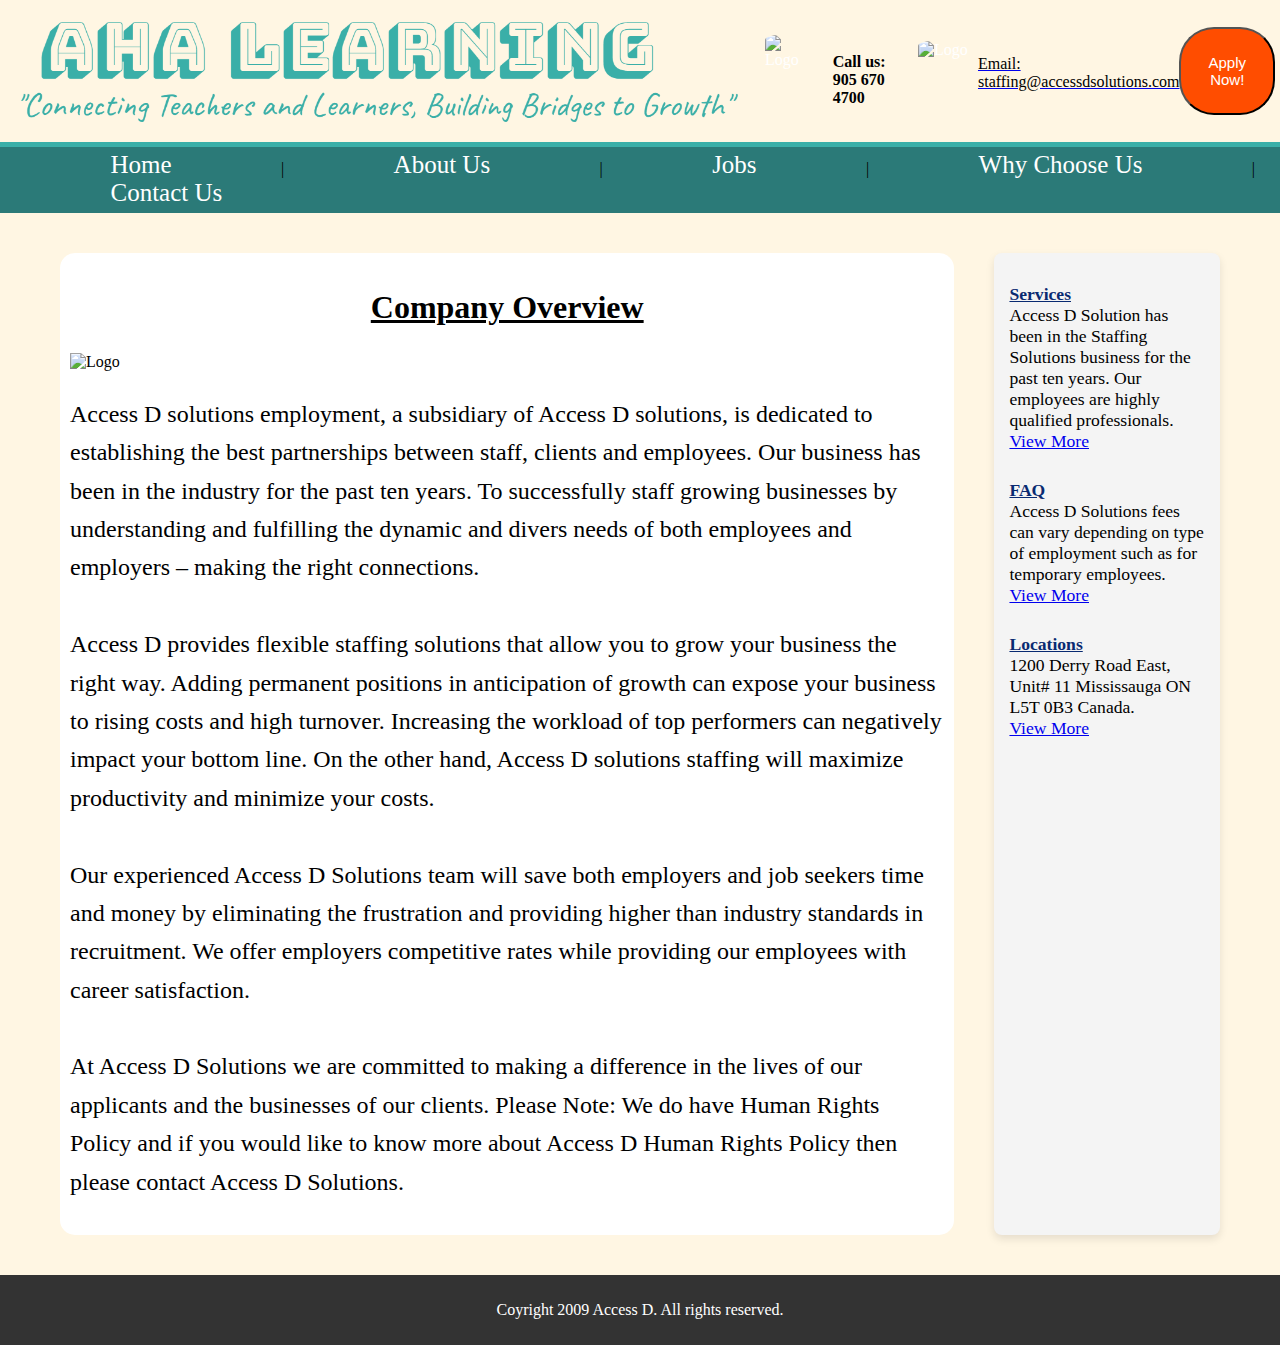
==== about.html @ c403aec5 "Add files via upload" ====
<!DOCTYPE html>
<link rel="stylesheet" href="styles.css">
<html lang="en">
<head>
    <meta charset="UTF-8">
    <meta name="viewport" content="width=device-width, initial-scale=1.0">
    <title>AccessPeoplesConnections || About Us</title>
</head>
<body>
    <header>
        <div class="header-content">
            <div class="header-left">
                <a href="index.html"><img src="banlogo.png" alt="Logo" class="team-banner" style="width:750px; height:auto;"></a>       
            </div>

            <div class="header-right">
                <img src="phone-head.png" alt="Logo" class="team-img" style="width:60px; height:70px;">
                <p class = "header-icons-text"><br>Call us:<br>905 670 4700</p>
            </div>

            <div class="header-right">
                <img src="email.png" alt="Logo" class="team-img" style="width:50px; height:60px;">                
                <form>
                        <a href="mailto:staffing@accessdsolutions.com"> <br> <p class="forms"> Email: <br>staffing@accessdsolutions.com</p></a>
                </form>
            </div>
            
            <div class="form-button-container">
                <a href="applynow.html">
                    <button class="form-button">Apply Now!</button>
                </a>
            </div>
        </div>
    </header>

    <nav>
        <a href="index.html">Home</a> |
        <a href="about.html">About Us</a> |
        <a href="jobs.html">Jobs</a> |
        <a href="projects.html">Why Choose Us</a> |
        <a href="contact.html">Contact Us</a>
    </nav>
    
    <div class="container"> <!-- New container div added -->    
        <section id="nsbox">
            <h2 id="nsbox-h2"><u>Company Overview</u></h2>
            <img src="About-Us-Banner.png" alt="Logo" class="about-contant" style="width:900px; height:200px;">
            <p>Access D solutions employment, a subsidiary of Access D solutions, is dedicated to establishing the best partnerships between staff, clients and employees. Our business has been in the industry for the past ten years. To successfully staff growing businesses by understanding and fulfilling the dynamic and divers needs of both employees and employers – making the right connections.
                <br>
                <br>
                Access D provides flexible staffing solutions that allow you to grow your business the right way. Adding permanent positions in anticipation of growth can expose your business to rising costs and high turnover. Increasing the workload of top performers can negatively impact your bottom line. On the other hand, Access D solutions staffing will maximize productivity and minimize your costs.
                <br> 
                <br> 
                Our experienced Access D Solutions team will save both employers and job seekers time and money by eliminating the frustration and providing higher than industry standards in recruitment. We offer employers competitive rates while providing our employees with career satisfaction.
                <br> 
                <br>
                At Access D Solutions we are committed to making a difference in the lives of our applicants and the businesses of our clients.
                    Please Note: We do have Human Rights Policy and if you would like to know more about Access D Human Rights Policy then please contact Access D Solutions.</p>
        </section>
            
        <div class = "container">
            <aside class="faq-sidebar">
                <ul>
                    <li><strong><u>Services</u></strong><br>Access D Solution has been in the Staffing Solutions business for the past ten years. Our employees are highly qualified professionals. <br>
                    <a href="projects.html"> View More</a>
                    </li>
                    <br>
                    <li><strong><u>FAQ</u></strong><br>Access D Solutions fees can vary depending on type of employment such as for temporary employees. <br>
                        <a href="team.html"> View More</a>
                    </li>
                    <br>
                    <li><strong><u>Locations</u></strong><br>1200 Derry Road East, Unit# 11 Mississauga ON L5T 0B3 Canada.<br>
                        <a href="contact.html"> View More</a>
                        </li>  
                </ul>
            </aside>
        </div>
    </div>

    <footer>
        <p>Coyright  2009 Access D. All rights reserved.</p>
    </footer>

</body>
</html>
---- styles.css ----
/* General styles */
body {
    font-family: 'Times New Roman', Times, serif, sans-serif; /* Changes the default font */
    margin: 0;
    padding: 0;
    background-color: #fff6e3;
}

.forms {
    color: #000000;
    font-size: 1em;
}


/* New Container Style */
.container {
    max-width: 1200px; /* Keeps the content width manageable */
    margin: 0 auto; /* Centers the container */
    padding: 40px 20px; /* Increased padding for more breathing room */
    text-align: left; /* Left-aligns content */
    border-radius: 12px; /* Rounded corners for a softer look */
    transition: all 0.3s ease-in-out; /* Smooth transition for hover effects */
}

.box{
    max-width: 1200px; /* Keeps the content width manageable */
    margin: 0 auto; /* Centers the container */
    padding: 0px 0px; /* Increased padding for more breathing room */
    text-align: left; /* Left-aligns content */
    border-radius: 12px; /* Rounded corners for a softer look */
    box-shadow: 0px 6px 15px rgba(0, 0, 0, 0.3); /* Darker shadow */

}

.heading {
    max-width: 1200px; /* Maximum width for the content */
    margin: 0 auto; /* Centers the container on the page */
    padding: 0px; /* Adds padding on the left and right */
    text-align: center;
    font-size: 2em;
}

.header-icons {
    margin: 0;
    background-color: #ffffff00;
    color: #fff6e3;
    padding: 20px 20px;
    text-align: left;
    font-weight: bold;
    font-size: 2.4em;
}

.header-icons-text {
    margin: 0;
    background-color: #ffffff00;
    padding: 20px;
    text-align: left;
    font-weight: bold;
    font-size: 1em;
    color: #000000;
}

.header-icons-text1 {
    margin: 0;
    background-color: #ffffff00;
    padding: 20px;
    text-align: left;
    font-weight: bold;
    font-size: 2em;
    color: #092A71;
}

.fade-in-text {
    font-family: 'Times New Roman', Times, serif;
    font-size: 20px;
    animation: fadeIn 5s;
    color: white
}


/* Header styling */
header {
    background-color: #fff6e3;
    color: #ffffff;
    padding: 5px;
    text-align: left;
    border-bottom: 5px solid #3aafa8; /* Adds an accent color as a bottom border */
}


.header-main {
    background-color: #ffffff; /* Dark blue background */
    color: #092A71; /* White text */
    padding: 5px; /* Padding around the header */
    text-align: center; /* Center the text */
    font-size: 1em; /* Larger font size */
    font-weight: bold; /* Bold text */
    border-bottom: 5px solid #FF4D00; /* Adds an accent color as a bottom border */
}

header h1 {
    margin: 0;
    background-color: #ffffff;
    color: #ffffff; 
    padding: 20px;
    text-align: left;
    font-weight: bold;
    font-size: 2.8em;

}

/* Navigation styles */
nav {
    background-color: #2b7a78;
    padding: 0.4%;
}

nav a {
    color: #ffffff;
    text-decoration: none;
    text-align: center;
    padding: 2% 2%;
    font-size: 25px; /* Increase the font size */
    background-color: #e61e1e00;
    border-radius: 8px;
    margin: 80px;

}

nav a:hover {
    color: #3aafa8;
    border-radius: 7px;
    padding: 2.5
}

/* Section styling */
/* Darkened shadow and reduced padding */
section {
    margin: 20px;
    padding: 10px; /* Reduced padding */
    background-color: #fff;
    border-radius: 15px;
}

section h2 {
    color: #333;
    text-align: center;
}


section h3 {
    margin: 0;
    color: #000000; 
    padding: 20px;
    text-align: left;
    font-weight: bold;
    font-size: 1.5em;
}

section p {
    font-size: 1.5em;
    line-height: 1.6;
}

/* General layout styling */
.container {
    display: flex;
    justify-content: space-between; /* Space between the main content and the sidebar */
    max-width: 1200px;
    margin: 0 auto;
    padding: 20px;
}

/* Main content styling */
.main-content {
    flex: 3; /* Takes up 75% of the container */
    padding-right: 20px; /* Adds some space between the main content and the sidebar */
}

/* Sidebar styling */
.faq-sidebar {
    flex: 1; /* Takes up 25% of the container */
    background-color: #f4f4f4; /* Light background for the sidebar */
    padding: 15px;
    border-radius: 8px;
    box-shadow: 0px 4px 8px rgba(0, 0, 0, 0.1); /* Adds a shadow for effect */
}

.faq-sidebar h3 {
    font-size: 1.5em;
    margin-bottom: 10px;
}

.faq-sidebar ul {
    list-style-type: none;
    padding: 0;
}

.faq-sidebar li {
    margin-bottom: 10px;
    font-size: 1.1em;
}

.faq-sidebar strong {
    color: #092A71; /* Color for the questions */
}

.nsbox{
    display: flex; /* Use Flexbox to align items side by side */
    justify-content: center; /* Center the items horizontally */
    gap: 20px; /* Add some space between the items */
    padding: 20px;
    max-width: 1200px;
}

#nsbox-h2 {
    color: #000000;
    text-align: center;
    font-size: 2em;
}

/* Title section styling */
.title-section {
    margin: 15px;
    padding: 5px;
    background-color: #092A71;
    border-radius: 8px;
    box-shadow: 0px 4px 8px rgba(0, 0, 0, 0.1);
    background-image: url('books.jpg'); /* Use your desired image URL */
    background-size: cover; /* Ensures the background covers the whole section */
    background-position: center; /* Centers the background image */
}

.title-section h2 {
    color: #FFD700;
    font-weight: bold;
    font-size: 1.5em;
    background: linear-gradient(90deg, #FFD700, #fff 50%, #FFD700); /* Gradient for shiny effect */
    background-size: 100%;
    background-clip: text;
    position: relative; /* Ensure text stays above the background */
    z-index: 1; /* Bring text above the background */
}

/* Keyframes for the shiny animation */
@keyframes shine {
    0% {
        background-position: 0%;
    }
    100% {
        background-position: 200%;
    }
}

@keyframes fadeIn {
    0% { opacity: 0; }
    100% { opacity: 1; }
  }
    

/* Footer styling */
footer {
    background-color: #333;
    color: #fff;
    text-align: center;
    padding: 10px;
}

.about-content {
    display: flex;
    flex-direction: column; /* Stacks items vertically */
    align-items: flex-start; /* Aligns items to the left */
}

.about-content img {
    margin-bottom: 20px; /* Adds space between the image and text */
    border-radius: 8px; /* Optional: round the corners of the image */
}

.header-content {
    display: flex; /* Enables Flexbox */
    justify-content: space-between; /* Space between the left and right content */
    align-items: center; /* Vertically align items in the center */
}

.header-left {
    display: flex;
    flex-direction: column; /* Stack the title and nav vertically */
    border-radius: 8px; /* Optional: round the corners of the image */
}

.header-right {
    display: flex; /* Optional: allows for more items on the right if needed */
}

.team-section {
    display: flex; /* Use Flexbox to align items side by side */
    justify-content: center; /* Center the items horizontally */
    gap: 20px; /* Add some space between the items */
    padding: 20px;
    max-width: 1200px;
}

.team-member {
    text-align: center;
    max-width: 200;
    background-color: white;
    padding: 15px;
    border-radius: 10px;
    box-shadow: 0 4px 8px rgba(0, 0, 0, 0.1); /* Add some shadow for a 3D effect */
}

.team-img {
    border-radius: 25px;
    padding: 20px 10px
}

.team-banner {
    border-radius: 25px;
    padding: 0px 0px
}
.team-intro p {
    font-size: 1.1em;
    line-height: 1.6;
}
.form-button-container {
    text-align: center; /* Centers the button */
    margin: 6px 0; /* Adds some margin above and below the button */
}

.form-button {
    background-color: #FF4D00; /* Button background color */
    color: #ffffff; /* Text color */
    padding: 25px 25px; /* Padding around the text */
    text-decoration: none; /* Removes underline from the link */
    border-radius: 35px; /* Rounds the corners of the button */
    font-size: 15px; /* Increases font size */
}

.form-button:hover {
    background-color: #092A71; /* Darker color on hover */
}

/* Flex container to hold text and gallery */
.content-wrapper {
    display: flex;
    justify-content: center; /* Ensures space between text and gallery */
    align-items: flex-start; /* Aligns items at the top */
    gap: 30px; /* Adds space between the text and the gallery */
    max-width: 1200px; /* Limits the width */
    margin: 0 auto; /* Centers content */
    padding: 20px; /* Adds padding around the content */
    
}

/* Styling for the text section */
#info {
    flex: 1; /* Takes up available space */
    max-width: 400px; /* Limits text width */
    
}

/* Gallery styling */
.projects-gallery {
    display: flex;
    flex-wrap: wrap;
    gap: 30px; /* Horizontal gap between panels */
    justify-content: center;
    max-width: 1200px;
    margin: 0 auto;
    padding: 2px 10px; /* Vertical and horizontal padding */
    border-radius: 12px; /* Rounded corners */
}

/* Updated .project-panel styling */
.project-panel {
    display: flex;
    flex-direction: column; /* Stack title and content vertically */
    text-align: center;
    width: 300px; /* Fixed width */
    height: 200px; /* Fixed height for consistency */
    perspective: 1000px; /* Depth for 3D effect */
    flex-basis: 30%; /* Ensures responsive layout */
    transition: transform 0.5s ease-in-out;
    box-sizing: border-box; /* Prevents overflow */
    margin: 0; /* Remove any default margin */
}

/* Ensure the items in the gallery are closely packed together */
.projects-gallery > .project-panel {
    margin-bottom: 0; /* No vertical gap between panels */
}


/* Panel Flip - inside the panel */
.panel-inner {
    position: relative;
    width: 100%;
    height: 100%;
    transform-style: preserve-3d; /* Enables 3D transformations */
    transition: transform 0s ease-in-out; /* Smooth flip transition */
}

/* Make sure the hover tilts the panel */
.project-panel:hover .panel-inner {
    transform: rotateY(10deg); /* Tilting effect on hover */
    transition: transform 0.3s;
}

/* Flip the panel only when it has the 'clicked' class */
.project-panel.clicked .panel-inner {
    transform: rotateY(180deg); /* Flip the panel */
}

/* Front and back sides of the panel */
.panel-front,
.panel-back {
    position: absolute;
    backface-visibility: hidden; /* Prevents the back from showing when flipped */
    width: 100%;
    height: 100%;
}

/* Front side styling (image and title) */
.panel-front {
    display: flex;
    flex-direction: column; /* Stacks the content (image + title) vertically */
    justify-content: center;
    align-items: center;
    padding: 10px;
}

/* Back side styling (description) */
.panel-back {
    background-color: #f4f4f4;
    color: #000;
    padding: 15px 10px;
    display: flex;
    justify-content: center;
    align-items: center;
    transform: rotateY(180deg); /* Initially hidden behind the front */
    height: 100%; /* Ensures back panel matches front */
    text-align: left;
}

/* Title styling - make sure it is below the panel */
.panel-title {
    margin-top: 10px; /* Adds space above the title */
    font-size: 1.3em;
    font-weight: bold;
    background: #092A71;
    color: #ffffff;
    padding: 10px;
    border-radius: 8px;
    box-shadow: 0px 4px 8px rgba(0, 0, 0, 0.1);
    width: 100%; /* Ensures it stretches across the bottom */
    text-align: center; /* Center title text */
}

/* Hover effect on panel title */
.project-panel:hover .panel-title {
    background-color: #6868689a; /* Change color when hovered */
}

/* Styling for the panel image */
.project-panel img {
    width: 250px;
    height: 150px;
    border-radius: 10px;
    box-shadow: 0 4px 8px rgba(0, 0, 0, 0.2);
    transition: box-shadow 0.3s ease-in-out;
}

/* Hover effect on image */
.project-panel:hover img {
    box-shadow: 0 6px 12px rgba(121, 121, 121, 0.4); /* Shadow effect on hover */
}

/* Full-Screen Popup Styling */
.project-panel.popup {
    position: fixed;
    top: 0;
    left: 0;
    width: 100vw;
    height: 100vh;
    background-color: rgba(0, 0, 0, 0.8); /* Semi-transparent dark background */
    display: flex;
    justify-content: center;
    align-items: center;
    z-index: 1000; /* Ensures it appears above everything else */
}

/* Styling for the close button */
.close-btn {
    position: absolute;
    top: 10px;
    right: 10px;
    font-size: 2em;
    color: white;
    background: rgba(0, 0, 0, 0.6);
    border: none;
    border-radius: 50%;
    padding: 5px;
    cursor: pointer;
}

/* Close button hover effect */
.close-btn:hover {
    background-color: #FF4D00;
}


.white-text {
    color: white; /* Set text color to white */
    font-family: 'Franklin Gothic Medium', 'Arial Narrow', Arial, sans-serif;
    font-size: 0.8em
}

.orange-text {
    color: #FF4D00; /* Set text color to orange */
    font-family: 'Franklin Gothic Medium', 'Arial Narrow', Arial, sans-serif;
    font-size: 0.8em
}

/* Slideshow container */
.slideshow-container {
    position: relative;
    max-width: 95%;
    margin: auto;
    overflow: hidden;
  }
  
  /* Hide the images by default */
  .mySlides {
    display: none;
    position: relative;
  }
  
  /* Images */
  .mySlides img {
    width: 50%;
    height: 650px;
  }
  
  /* Text overlay */
  .text {
    color: white;
    font-size: 20px;
    font-weight: bold;
    position: absolute;
    top: 10%;    /* Move text to the top */
    left: 10%;   /* Move text to the left */
    text-align: left;
    background: rgba(0, 0, 0, 0.5); /* Semi-transparent background (optional) */
    padding: 10px;
    width: auto; /* Adjust width as needed */
  }
  
  
  /* Next & previous buttons */
  .prev, .next {
    cursor: pointer;
    position: absolute;
    top: 50%;
    width: auto;
    padding: 16px;
    margin-top: -22px;
    color: #FF4D00;
    font-weight: bold;
    font-size: 18px;
    transition: 0.6s ease;
    user-select: none;
  }
  
  .prev {
    left: 0;
  }
  
  .next {
    right: 0;
  }
  
  .prev:hover, .next:hover {
    background-color: rgba(0,0,0,0.8);
  }
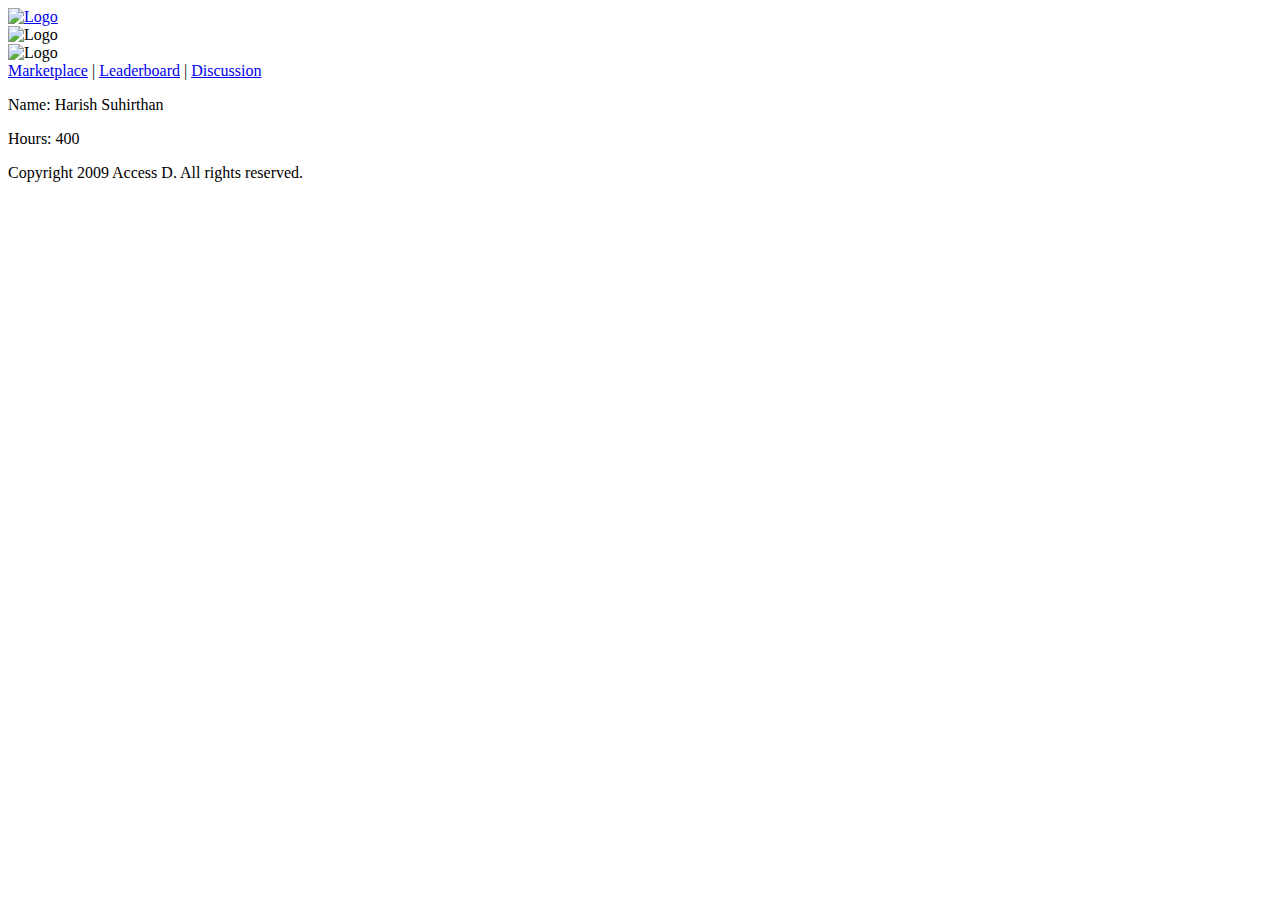
==== commit a148cf74: "Add files via upload" ====
--- a/about.html
+++ b/about.html
@@ -1,85 +1,45 @@
 <!DOCTYPE html>
-<link rel="stylesheet" href="styles.css">
 <html lang="en">
 <head>
     <meta charset="UTF-8">
     <meta name="viewport" content="width=device-width, initial-scale=1.0">
-    <title>AccessPeoplesConnections || About Us</title>
+    <title>AHA Learning || Homepage</title>
+    <link href="/static/styles.css" rel="stylesheet">
+
 </head>
 <body>
     <header>
         <div class="header-content">
             <div class="header-left">
-                <a href="index.html"><img src="banlogo.png" alt="Logo" class="team-banner" style="width:750px; height:auto;"></a>       
+                <a href="index.html"><img src="/images/banlogo.png" alt="Logo" class="team-banner" style="width:750px; height:auto;"></a>       
             </div>
 
             <div class="header-right">
-                <img src="phone-head.png" alt="Logo" class="team-img" style="width:60px; height:70px;">
-                <p class = "header-icons-text"><br>Call us:<br>905 670 4700</p>
+                <a href="jobs.html"></a><img src="/images/notis.png" alt="Logo" class="team-img" style="width:300px; height:90px;">
             </div>
 
             <div class="header-right">
-                <img src="email.png" alt="Logo" class="team-img" style="width:50px; height:60px;">                
-                <form>
-                        <a href="mailto:staffing@accessdsolutions.com"> <br> <p class="forms"> Email: <br>staffing@accessdsolutions.com</p></a>
-                </form>
-            </div>
-            
-            <div class="form-button-container">
-                <a href="applynow.html">
-                    <button class="form-button">Apply Now!</button>
-                </a>
+                <a href="about.html"></a><img src="/images/profile.png" alt="Logo" class="team-img" style="width:80px; height:90px;">
             </div>
         </div>
     </header>
 
     <nav>
-        <a href="index.html">Home</a> |
-        <a href="about.html">About Us</a> |
-        <a href="jobs.html">Jobs</a> |
-        <a href="projects.html">Why Choose Us</a> |
-        <a href="contact.html">Contact Us</a>
+        <a href="index.html">Marketplace</a> |
+        <a href="leader.html">Leaderboard</a> |
+        <a href="jobs.html">Discussion</a> 
     </nav>
     
-    <div class="container"> <!-- New container div added -->    
-        <section id="nsbox">
-            <h2 id="nsbox-h2"><u>Company Overview</u></h2>
-            <img src="About-Us-Banner.png" alt="Logo" class="about-contant" style="width:900px; height:200px;">
-            <p>Access D solutions employment, a subsidiary of Access D solutions, is dedicated to establishing the best partnerships between staff, clients and employees. Our business has been in the industry for the past ten years. To successfully staff growing businesses by understanding and fulfilling the dynamic and divers needs of both employees and employers – making the right connections.
-                <br>
-                <br>
-                Access D provides flexible staffing solutions that allow you to grow your business the right way. Adding permanent positions in anticipation of growth can expose your business to rising costs and high turnover. Increasing the workload of top performers can negatively impact your bottom line. On the other hand, Access D solutions staffing will maximize productivity and minimize your costs.
-                <br> 
-                <br> 
-                Our experienced Access D Solutions team will save both employers and job seekers time and money by eliminating the frustration and providing higher than industry standards in recruitment. We offer employers competitive rates while providing our employees with career satisfaction.
-                <br> 
-                <br>
-                At Access D Solutions we are committed to making a difference in the lives of our applicants and the businesses of our clients.
-                    Please Note: We do have Human Rights Policy and if you would like to know more about Access D Human Rights Policy then please contact Access D Solutions.</p>
-        </section>
-            
-        <div class = "container">
-            <aside class="faq-sidebar">
-                <ul>
-                    <li><strong><u>Services</u></strong><br>Access D Solution has been in the Staffing Solutions business for the past ten years. Our employees are highly qualified professionals. <br>
-                    <a href="projects.html"> View More</a>
-                    </li>
-                    <br>
-                    <li><strong><u>FAQ</u></strong><br>Access D Solutions fees can vary depending on type of employment such as for temporary employees. <br>
-                        <a href="team.html"> View More</a>
-                    </li>
-                    <br>
-                    <li><strong><u>Locations</u></strong><br>1200 Derry Road East, Unit# 11 Mississauga ON L5T 0B3 Canada.<br>
-                        <a href="contact.html"> View More</a>
-                        </li>  
-                </ul>
-            </aside>
-        </div>
+    <div class="box">
+        <p>Name: Harish Suhirthan</p>
+        <p>Hours: 400</p>
     </div>
 
     <footer>
-        <p>Coyright  2009 Access D. All rights reserved.</p>
+        <p>Copyright 2009 Access D. All rights reserved.</p>
     </footer>
+</body>
+</html>
 
-</body>
-</html>+
+
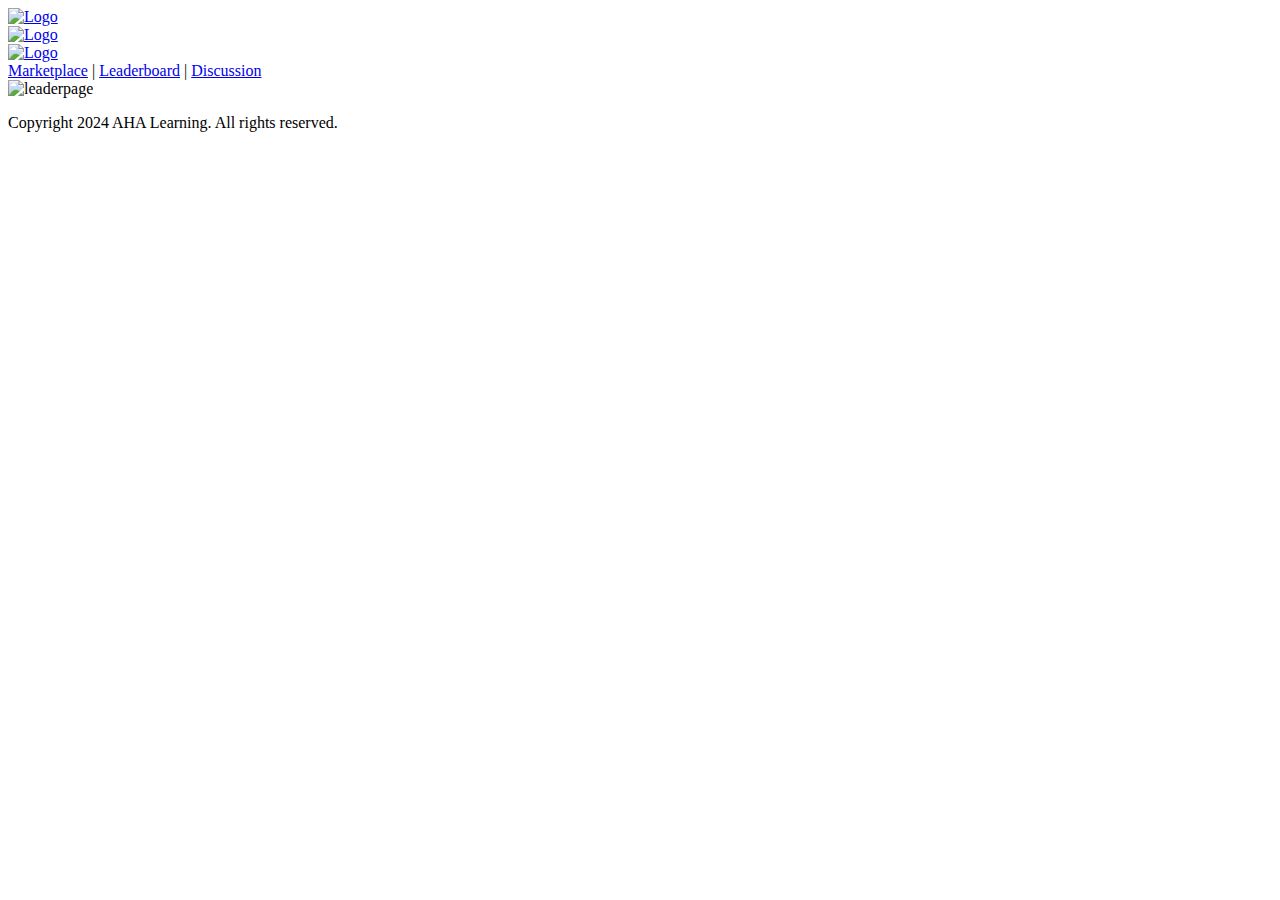
==== commit ef3fde38: "Add files via upload" ====
--- a/about.html
+++ b/about.html
@@ -3,7 +3,8 @@
 <head>
     <meta charset="UTF-8">
     <meta name="viewport" content="width=device-width, initial-scale=1.0">
-    <title>AHA Learning || Homepage</title>
+    <title>AHA Learning || Profile Page
+    </title>
     <link href="/static/styles.css" rel="stylesheet">
 
 </head>
@@ -15,28 +16,25 @@
             </div>
 
             <div class="header-right">
-                <a href="jobs.html"></a><img src="/images/notis.png" alt="Logo" class="team-img" style="width:300px; height:90px;">
+                <a href="messages.html"><img src="/images/notis.png" alt="Logo" class="team-img" style="width:300px; height:90px;"></a>
             </div>
 
             <div class="header-right">
-                <a href="about.html"></a><img src="/images/profile.png" alt="Logo" class="team-img" style="width:80px; height:90px;">
+                <a href="about.html"><img src="/images/profile.png" alt="Logo" class="team-img" style="width:80px; height:90px;"></a>
             </div>
         </div>
     </header>
 
     <nav>
-        <a href="index.html">Marketplace</a> |
+        <a href="marketplace.html">Marketplace</a> |
         <a href="leader.html">Leaderboard</a> |
-        <a href="jobs.html">Discussion</a> 
+        <a href="disscussions.html">Discussion</a> 
     </nav>
-    
-    <div class="box">
-        <p>Name: Harish Suhirthan</p>
-        <p>Hours: 400</p>
-    </div>
+
+    <img src="/images/profilepage.png" alt="leaderpage" style="width:1350px; height:800px;">
 
     <footer>
-        <p>Copyright 2009 Access D. All rights reserved.</p>
+        <p>Copyright 2024 AHA Learning. All rights reserved.</p>
     </footer>
 </body>
 </html>
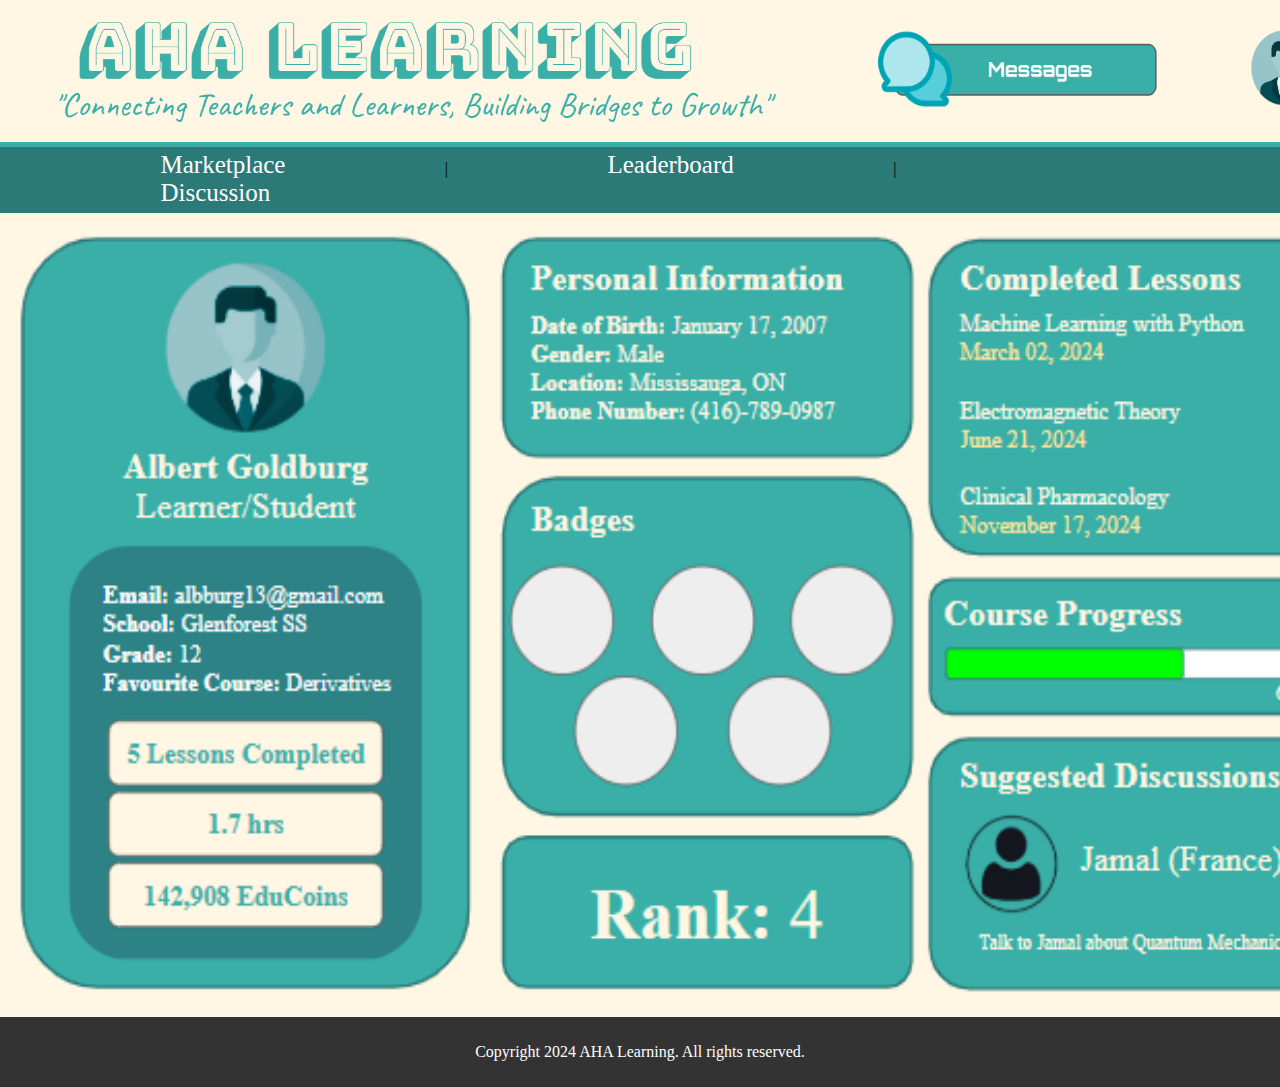
==== commit 95a10f50: "Update about.html" ====
--- a/about.html
+++ b/about.html
@@ -5,22 +5,22 @@
     <meta name="viewport" content="width=device-width, initial-scale=1.0">
     <title>AHA Learning || Profile Page
     </title>
-    <link href="/static/styles.css" rel="stylesheet">
+    <link href="styles.css" rel="stylesheet">
 
 </head>
 <body>
     <header>
         <div class="header-content">
             <div class="header-left">
-                <a href="index.html"><img src="/images/banlogo.png" alt="Logo" class="team-banner" style="width:750px; height:auto;"></a>       
+                <a href="index.html"><img src="banlogo.png" alt="Logo" class="team-banner" style="width:750px; height:auto;"></a>       
             </div>
 
             <div class="header-right">
-                <a href="messages.html"><img src="/images/notis.png" alt="Logo" class="team-img" style="width:300px; height:90px;"></a>
+                <a href="messages.html"><img src="notis.png" alt="Logo" class="team-img" style="width:300px; height:90px;"></a>
             </div>
 
             <div class="header-right">
-                <a href="about.html"><img src="/images/profile.png" alt="Logo" class="team-img" style="width:80px; height:90px;"></a>
+                <a href="about.html"><img src="profile.png" alt="Logo" class="team-img" style="width:80px; height:90px;"></a>
             </div>
         </div>
     </header>
@@ -31,7 +31,7 @@
         <a href="disscussions.html">Discussion</a> 
     </nav>
 
-    <img src="/images/profilepage.png" alt="leaderpage" style="width:1350px; height:800px;">
+    <img src="profilepage.png" alt="leaderpage" style="width:1350px; height:800px;">
 
     <footer>
         <p>Copyright 2024 AHA Learning. All rights reserved.</p>
--- a/styles.css
+++ b/styles.css
@@ -0,0 +1,150 @@
+body {
+    font-family: 'Times New Roman', Times, serif, sans-serif;
+    margin: 0;
+    padding: 0;
+    background-color: #fff6e3;
+}
+
+header {
+    background-color: #fff6e3;
+    padding: 5px;
+    border-bottom: 5px solid #3aafa8;
+}
+
+.header-content {
+    display: flex;
+    align-items: center;
+}
+
+.header-left img,
+.header-right img {
+    padding: 0px 38px;
+    border-radius: 25px;
+}
+
+nav {
+    background-color: #2b7a78;
+    padding: 0.4%;
+}
+
+nav a {
+    color: #ffffff;
+    text-decoration: none;
+    text-align: center;
+    padding: 2% 2%;
+    font-size: 25px; 
+    background-color: #e61e1e00;
+    border-radius: 8px;
+    margin: 130px;
+}
+
+nav a:hover {
+    color: #3aafa8;
+}
+
+.image-container {
+    display: flex; 
+    justify-content: center; 
+    gap: 20px; 
+    margin: 20px auto; 
+    max-width: 1200px; 
+}
+
+.image-container img {
+    width: 750px;
+    height: auto;
+    border-radius: 8px; 
+}
+
+.box {
+    max-width: 1200px;
+    margin: 20px auto;
+    text-align: center;
+    padding: 10px;
+    border-radius: 12px;
+    box-shadow: 0px 6px 15px #3aafa8;
+}
+
+.item {
+    width: 350px;
+    background-color: white;
+    box-shadow: 0 4px 8px rgba(0, 0, 0, 0.1);
+    border-radius: 8px;
+    overflow: hidden;
+    transition: transform 0.3s ease, box-shadow 0.3s ease;
+}
+
+.item img {
+    width: 100%;
+    height: 200px;
+    object-fit: cover;
+}
+
+.item-details {
+    padding: 15px;
+    text-align: left;
+}
+
+.item-details h3 {
+    font-size: 20px;
+    color: #6ff5ff;
+    margin: 10px 0;
+}
+
+.item-details p {
+    font-size: 16px;
+    color: #555;
+}
+
+.item-details p:nth-child(2) {
+    font-weight: bold;
+    color: #f39c12;
+}
+
+.item:hover {
+    transform: translateY(-5px);
+    box-shadow: 0 8px 16px rgba(0, 0, 0, 0.2);
+}
+
+.video-container {
+    margin: 50px auto;
+    max-width: 1200px;
+    padding: 20px;
+    background-color: #fff6e3;
+    box-shadow: 0 4px 8px rgba(0, 0, 0, 0.1);
+    border-radius: 10px;
+}
+
+.video-container h2 {
+    text-align: center;
+    color: #2b7a78;
+}
+
+.video-wrapper {
+    display: flex;
+    justify-content: center;
+    align-items: center;
+    padding: 20px;
+}
+
+.video-wrapper iframe {
+    border-radius: 8px;
+    box-shadow: 0px 6px 12px rgba(0, 0, 0, 0.1);
+    width: 100%;
+    height: 500px;
+    max-width: 900px;
+}
+
+.video-footer {
+    text-align: center;
+    margin-top: 30px;
+    font-size: 14px;
+    color: #777;
+}
+
+footer {
+    background-color: #333;
+    color: #fff;
+    text-align: center;
+    padding: 10px;
+}